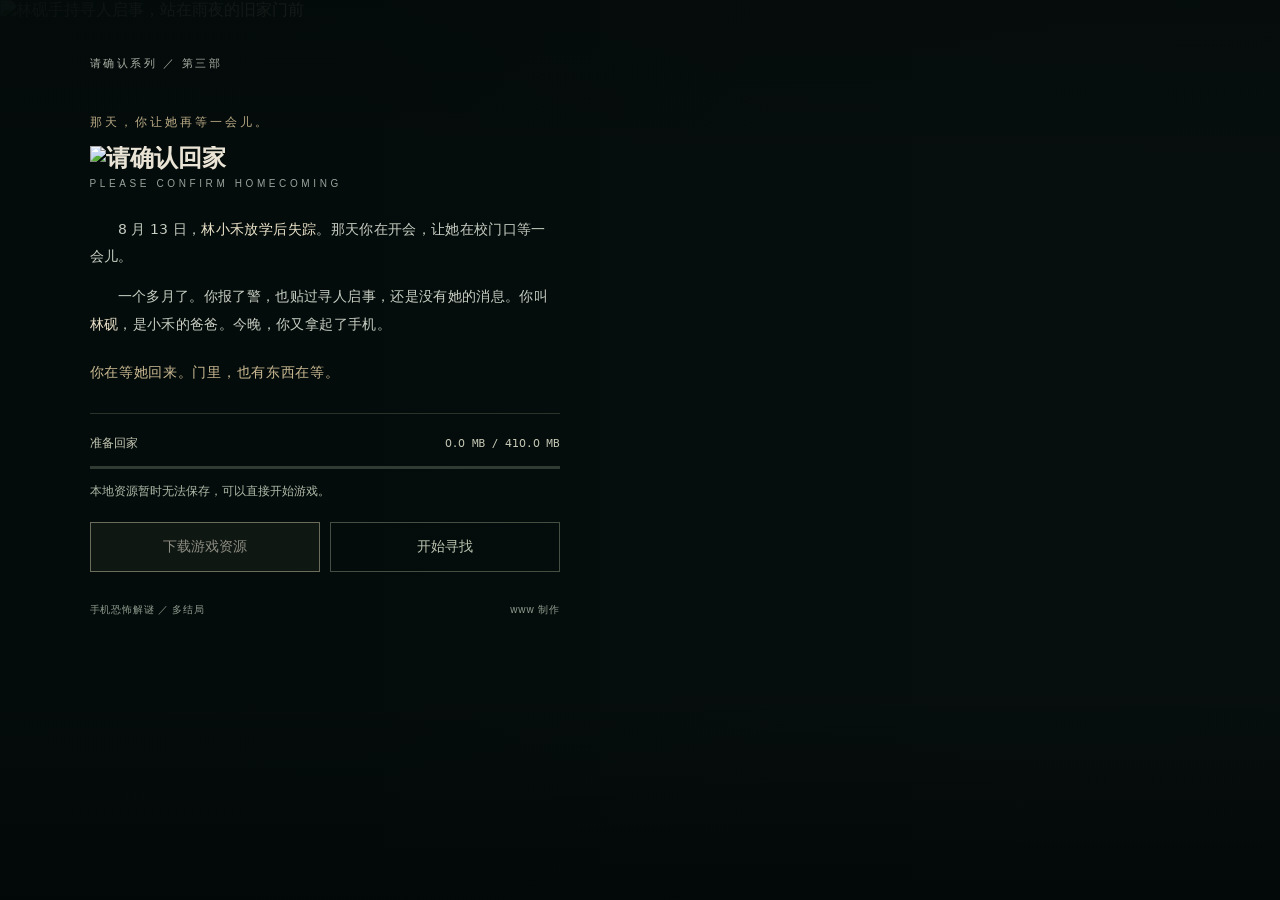
==== index.html @ 11b27e5b "Publish game code, cover loader and secure NPC deployment kit" ====
<!doctype html>
<html lang="zh-CN"><head><meta charset="utf-8"><meta name="viewport" content="width=device-width,initial-scale=1,viewport-fit=cover"><meta name="theme-color" content="#07100e"><title>请确认回家 · 开始寻找</title><link rel="icon" href="data:,"><link rel="stylesheet" href="launch.css?v=7577a7858d"><meta name="description" content="深夜三部曲第三部。通过模拟手机寻找失踪的女儿，翻阅聊天、照片、帖子与网页，走向三种结局。"><meta property="og:title" content="请确认回家 · 深夜三部曲"><meta property="og:description" content="她已经回家了。你还会继续找她吗？"><meta property="og:image" content="https://wangmeng-daw.github.io/please-confirm-home/assets/launch-poster.png"><meta property="og:type" content="website"></head><body class="launch-page"><div id="launch-host"></div><noscript>请开启 JavaScript 后进入《请确认回家》。</noscript><script src="resource-manifest.js"></script><script src="npc-service-config.js"></script><script src="launch.js?v=22aae734fc"></script></body></html>
---- launch.css ----
/*
Bitstream Vera Fonts Copyright

The fonts have a generous copyright, allowing derivative works (as
long as "Bitstream" or "Vera" are not in the names), and full
redistribution (so long as they are not *sold* by themselves). They
can be be bundled, redistributed and sold with any software.

The fonts are distributed under the following copyright:

Copyright
=========

Copyright (c) 2003 by Bitstream, Inc. All Rights Reserved. Bitstream
Vera is a trademark of Bitstream, Inc.

Permission is hereby granted, free of charge, to any person obtaining
a copy of the fonts accompanying this license ("Fonts") and associated
documentation files (the "Font Software"), to reproduce and distribute
the Font Software, including without limitation the rights to use,
copy, merge, publish, distribute, and/or sell copies of the Font
Software, and to permit persons to whom the Font Software is furnished
to do so, subject to the following conditions:

The above copyright and trademark notices and this permission notice
shall be included in all copies of one or more of the Font Software
typefaces.

The Font Software may be modified, altered, or added to, and in
particular the designs of glyphs or characters in the Fonts may be
modified and additional glyphs or characters may be added to the
Fonts, only if the fonts are renamed to names not containing either
the words "Bitstream" or the word "Vera".

This License becomes null and void to the extent applicable to Fonts
or Font Software that has been modified and is distributed under the
"Bitstream Vera" names.

The Font Software may be sold as part of a larger software package but
no copy of one or more of the Font Software typefaces may be sold by
itself.

THE FONT SOFTWARE IS PROVIDED "AS IS", WITHOUT WARRANTY OF ANY KIND,
EXPRESS OR IMPLIED, INCLUDING BUT NOT LIMITED TO ANY WARRANTIES OF
MERCHANTABILITY, FITNESS FOR A PARTICULAR PURPOSE AND NONINFRINGEMENT
OF COPYRIGHT, PATENT, TRADEMARK, OR OTHER RIGHT. IN NO EVENT SHALL
BITSTREAM OR THE GNOME FOUNDATION BE LIABLE FOR ANY CLAIM, DAMAGES OR
OTHER LIABILITY, INCLUDING ANY GENERAL, SPECIAL, INDIRECT, INCIDENTAL,
OR CONSEQUENTIAL DAMAGES, WHETHER IN AN ACTION OF CONTRACT, TORT OR
OTHERWISE, ARISING FROM, OUT OF THE USE OR INABILITY TO USE THE FONT
SOFTWARE OR FROM OTHER DEALINGS IN THE FONT SOFTWARE.

Except as contained in this notice, the names of Gnome, the Gnome
Foundation, and Bitstream Inc., shall not be used in advertising or
otherwise to promote the sale, use or other dealings in this Font
Software without prior written authorization from the Gnome Foundation
or Bitstream Inc., respectively. For further information, contact:
fonts at gnome dot org.
*/
/* Digits use a plain sans face; Chinese, letters and puzzle glyphs keep each page's font. */
@font-face {
  font-family: "Home Plain Digits";
  src: url("[data-uri]") format("truetype"), local("Arial"), local("ArialMT"), local("Helvetica"), local("Helvetica Neue"), local("Liberation Sans"), local("Noto Sans"), local("Roboto");
  font-style: normal;
  font-weight: 100 599;
  font-display: swap;
  font-feature-settings: "lnum" 1, "onum" 0, "tnum" 1, "zero" 0;
  unicode-range: U+0030-0039;
}
@font-face {
  font-family: "Home Plain Digits";
  src: url("[data-uri]") format("truetype"), local("Arial Bold"), local("Arial-BoldMT"), local("Helvetica Bold"), local("HelveticaNeue-Bold"), local("Liberation Sans Bold"), local("Noto Sans Bold"), local("Roboto Bold");
  font-style: normal;
  font-weight: 600 900;
  font-display: swap;
  font-feature-settings: "lnum" 1, "onum" 0, "tnum" 1, "zero" 0;
  unicode-range: U+0030-0039;
}
.launch-page{display:block;margin:0;padding:0;background:#060d0d;color:#e9e4d5;min-height:100svh;font-family:"Home Plain Digits","Microsoft YaHei","PingFang SC",sans-serif}
.launch-page>.phone{display:none!important}
.launch-shell{position:relative;isolation:isolate;min-height:100svh;overflow:hidden;background:#070f0e}
.launch-art{position:absolute;inset:0;z-index:-3;width:100%;height:100%;object-fit:cover;object-position:70% center}
.launch-shell::before{content:"";position:absolute;inset:0;z-index:-2;background:linear-gradient(90deg,rgba(4,12,11,.96) 0%,rgba(4,12,11,.88) 30%,rgba(4,12,11,.25) 61%,rgba(4,12,11,.08) 100%)}
.launch-shell::after{content:"";position:absolute;inset:0;z-index:-1;pointer-events:none;background:linear-gradient(0deg,rgba(2,7,7,.8),transparent 24%,transparent 80%,rgba(2,7,7,.34))}
.launch-content{width:min(470px,42vw);padding:clamp(40px,6vh,68px) 0 30px;margin-left:clamp(32px,7vw,110px);box-sizing:border-box}
.launch-series{margin:0 0 40px;color:#a8b0a5;font-size:11px;letter-spacing:.23em;line-height:1.8}
.launch-kicker{font-size:12px;color:#b9aa85;letter-spacing:.25em;margin:0 0 15px}
.launch-title{margin:0 0 8px;line-height:1}
.launch-title img{display:block;width:100%;height:auto;max-height:180px;object-fit:contain}
.launch-english{font-size:10px;letter-spacing:.36em;color:#99a39c;margin:4px 0 27px}
.launch-story{font-size:14px;line-height:1.95;color:#c7cec3;letter-spacing:.025em}
.launch-story p{margin:0 0 13px;text-indent:2em}
.launch-story strong{font-weight:500;color:#ede4cb}
.launch-tagline{margin:22px 0 0;font-size:14px;line-height:1.8;color:#cab992;letter-spacing:.05em}
.launch-download{margin-top:28px;padding-top:21px;border-top:1px solid #59645670}
.launch-download-head{display:flex;align-items:center;justify-content:space-between;gap:10px;font-size:12px;color:#c6c9b5}
.launch-download-head span:last-child{font-family:"Home Plain Digits",Consolas,monospace;font-size:11px;white-space:nowrap}
.launch-progress{display:block;width:100%;height:3px;margin:14px 0 12px;border:0;appearance:none;background:#303b33;color:#b6b594}
.launch-progress::-webkit-progress-bar{background:#303b33}.launch-progress::-webkit-progress-value{background:#b6b594}.launch-progress::-moz-progress-bar{background:#b6b594}
.launch-status{font-size:12px;line-height:1.7;min-height:21px;color:#b0b9a8;margin:0 0 20px}
.launch-buttons{display:grid;gap:10px;grid-template-columns:1fr 1fr}
.launch-button{appearance:none;border:1px solid #b5b195;color:#eeead6;background:#8d8d6a26;text-decoration:none;text-align:center;font:500 14px/1.4 "Microsoft YaHei","PingFang SC",sans-serif;padding:14px 9px;cursor:pointer;border-radius:0;transition:background .2s,border-color .2s;box-sizing:border-box;min-width:0;margin:0}
.launch-button:hover{background:#a4a17840;border-color:#e8debb}.launch-button:focus-visible{outline:2px solid #e9dfb5;outline-offset:4px}
.launch-button.secondary{background:transparent;border-color:#75816c91;color:#bcc5b1;margin:0}.launch-button:disabled{cursor:default;opacity:.58}
.launch-pause{display:block;margin:14px 0 0 auto;padding:5px 0 5px 12px;background:transparent;border:0;color:#b6baa5;font:12px "Microsoft YaHei",sans-serif;cursor:pointer}
.launch-footer{display:flex;justify-content:space-between;gap:14px;flex-wrap:wrap;margin-top:29px;color:#8f9c8f;font-size:10px;letter-spacing:.08em;line-height:1.7}
.launch-shell [hidden]{display:none!important}
@media(min-width:1600px){.launch-content{margin-left:9vw;width:520px}.launch-story{font-size:16px}.launch-title img{max-height:210px}}
@media(max-width:760px){
 .launch-art{position:absolute;height:100%;object-position:76% top;opacity:.82}
 .launch-shell::before{background:linear-gradient(180deg,rgba(3,10,9,.28),rgba(3,10,9,.66) 27%,rgba(3,10,9,.95) 61%,#07100e 100%)}
 .launch-content{width:auto;margin:0;padding:29px max(24px,env(safe-area-inset-left)) max(22px,env(safe-area-inset-bottom));max-width:530px;margin-inline:auto}
 .launch-series{margin-bottom:36px;font-size:10px}.launch-kicker{margin-bottom:12px;font-size:11px}.launch-title{max-width:390px;margin-bottom:9px}
 .launch-title img{max-height:135px}.launch-english{font-size:8px;margin-bottom:29px}.launch-story{font-size:14px;line-height:1.95}.launch-tagline{font-size:13px;margin-top:18px}
 .launch-download{margin-top:25px;padding-top:19px}.launch-buttons{gap:9px}.launch-button{font-size:13px;padding:14px 6px}.launch-footer{margin-top:25px}
}
@media(max-height:650px) and (min-width:761px){.launch-content{padding-top:26px}.launch-series{margin-bottom:18px}.launch-title img{max-height:135px}.launch-english{margin-bottom:16px}.launch-download{margin-top:15px}.launch-tagline{margin-top:13px}.launch-footer{margin-top:18px}}
@media(prefers-reduced-motion:reduce){.launch-button{transition:none}}
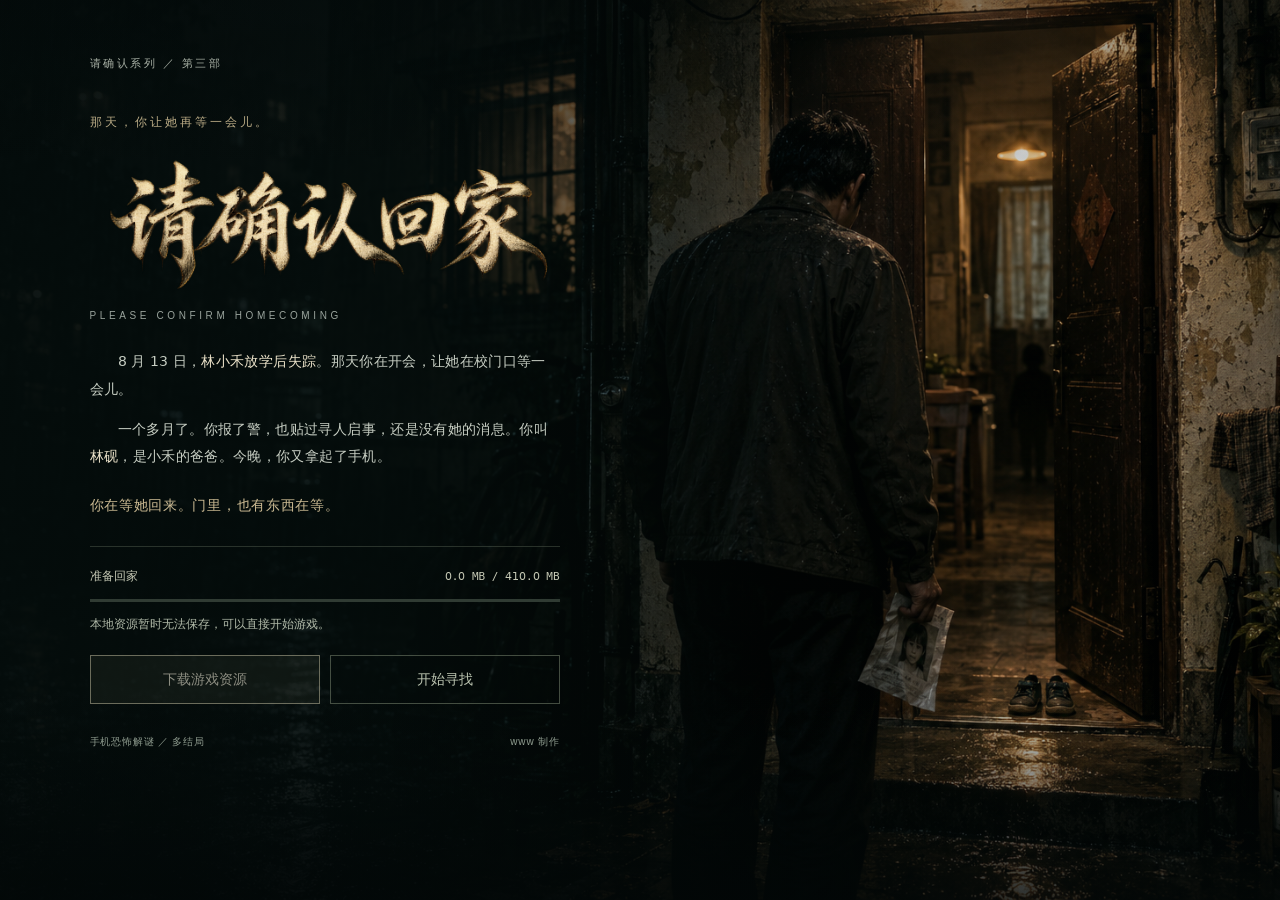
==== commit e0c9a1d9: "Retry transient preload network failures while retaining verified resources" ====
--- a/index.html
+++ b/index.html
@@ -1,2 +1,2 @@
 <!doctype html>
-<html lang="zh-CN"><head><meta charset="utf-8"><meta name="viewport" content="width=device-width,initial-scale=1,viewport-fit=cover"><meta name="theme-color" content="#07100e"><title>请确认回家 · 开始寻找</title><link rel="icon" href="data:,"><link rel="stylesheet" href="launch.css?v=7577a7858d"><meta name="description" content="深夜三部曲第三部。通过模拟手机寻找失踪的女儿，翻阅聊天、照片、帖子与网页，走向三种结局。"><meta property="og:title" content="请确认回家 · 深夜三部曲"><meta property="og:description" content="她已经回家了。你还会继续找她吗？"><meta property="og:image" content="https://wangmeng-daw.github.io/please-confirm-home/assets/launch-poster.png"><meta property="og:type" content="website"></head><body class="launch-page"><div id="launch-host"></div><noscript>请开启 JavaScript 后进入《请确认回家》。</noscript><script src="resource-manifest.js"></script><script src="npc-service-config.js"></script><script src="launch.js?v=22aae734fc"></script></body></html>
+<html lang="zh-CN"><head><meta charset="utf-8"><meta name="viewport" content="width=device-width,initial-scale=1,viewport-fit=cover"><meta name="theme-color" content="#07100e"><title>请确认回家 · 开始寻找</title><link rel="icon" href="data:,"><link rel="stylesheet" href="launch.css?v=7577a7858d"><meta name="description" content="深夜三部曲第三部。通过模拟手机寻找失踪的女儿，翻阅聊天、照片、帖子与网页，走向三种结局。"><meta property="og:title" content="请确认回家 · 深夜三部曲"><meta property="og:description" content="她已经回家了。你还会继续找她吗？"><meta property="og:image" content="https://wangmeng-daw.github.io/please-confirm-home/assets/launch-poster.png"><meta property="og:type" content="website"></head><body class="launch-page"><div id="launch-host"></div><noscript>请开启 JavaScript 后进入《请确认回家》。</noscript><script src="resource-manifest.js"></script><script src="npc-service-config.js"></script><script src="launch.js?v=1db1bd9837"></script></body></html>
